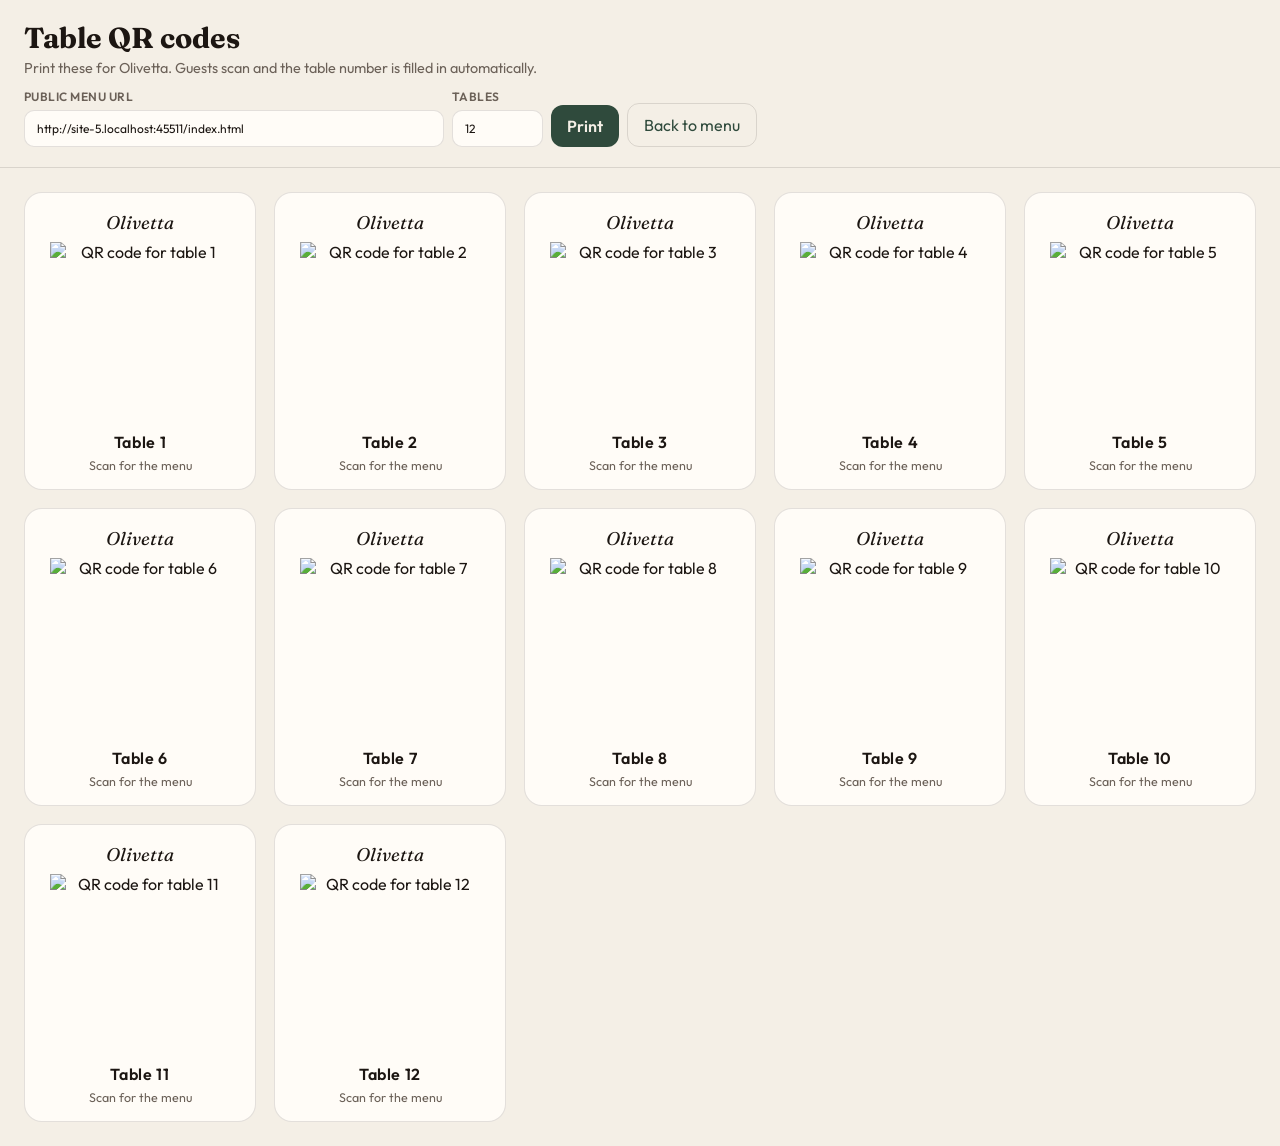
==== qr.html @ 78276a95 "Add reusable QR menu template for restaurants and cafés Mobile-first front-end demo with a single co" ====
<!DOCTYPE html>
<html lang="en">
  <head>
    <meta charset="UTF-8" />
    <meta name="viewport" content="width=device-width, initial-scale=1" />
    <title>Print table QR codes</title>
    <link rel="icon" href="./assets/favicon.svg" type="image/svg+xml" />
    <link rel="preconnect" href="https://fonts.googleapis.com" />
    <link rel="preconnect" href="https://fonts.gstatic.com" crossorigin />
    <link
      href="https://fonts.googleapis.com/css2?family=Fraunces:ital,opsz,wght@0,9..144,600;1,9..144,600&family=Outfit:wght@400;500;600&display=swap"
      rel="stylesheet"
    />
    <style>
      :root {
        --bg: #f4efe6;
        --ink: #1c1612;
        --muted: #6b6158;
        --accent: #2f4a3c;
        --surface: #fffcf7;
        --border: rgba(28, 22, 18, 0.12);
      }
      * { box-sizing: border-box; }
      body {
        margin: 0;
        font-family: Outfit, sans-serif;
        background: var(--bg);
        color: var(--ink);
      }
      .bar {
        display: flex;
        flex-wrap: wrap;
        gap: 12px;
        align-items: end;
        justify-content: space-between;
        padding: 20px 24px;
        border-bottom: 1px solid var(--border);
      }
      h1 {
        font-family: Fraunces, serif;
        font-size: 1.8rem;
        margin: 0 0 4px;
      }
      .bar p { margin: 0; color: var(--muted); font-size: 0.9rem; }
      label { display: grid; gap: 6px; font-size: 0.75rem; font-weight: 600; letter-spacing: 0.04em; text-transform: uppercase; color: var(--muted); }
      input {
        font: inherit;
        padding: 10px 12px;
        border-radius: 10px;
        border: 1px solid var(--border);
        background: var(--surface);
        min-width: min(420px, 80vw);
        text-transform: none;
        letter-spacing: 0;
        font-weight: 400;
        color: var(--ink);
      }
      .actions { display: flex; gap: 8px; align-items: end; }
      button, .back {
        font: inherit;
        border: 0;
        border-radius: 12px;
        padding: 11px 16px;
        cursor: pointer;
        text-decoration: none;
        display: inline-flex;
        align-items: center;
      }
      button {
        background: var(--accent);
        color: #f4efe6;
        font-weight: 600;
      }
      .back { background: transparent; color: var(--accent); border: 1px solid var(--border); }
      .grid {
        display: grid;
        grid-template-columns: repeat(auto-fill, minmax(220px, 1fr));
        gap: 18px;
        padding: 24px;
      }
      .card {
        background: var(--surface);
        border: 1px solid var(--border);
        border-radius: 18px;
        padding: 18px 16px 16px;
        text-align: center;
        break-inside: avoid;
      }
      .card img {
        width: 180px;
        height: 180px;
        margin: 8px auto 10px;
        display: block;
      }
      .card .name {
        font-family: Fraunces, serif;
        font-style: italic;
        font-size: 1.15rem;
      }
      .card .table {
        font-weight: 600;
        margin-top: 4px;
        letter-spacing: 0.04em;
      }
      .card .hint { color: var(--muted); font-size: 0.78rem; margin-top: 6px; }
      @media print {
        .bar { display: none; }
        body { background: #fff; }
        .grid { padding: 0; gap: 12px; }
        .card { border: 1px solid #ddd; box-shadow: none; }
      }
    </style>
  </head>
  <body>
    <div class="bar">
      <div>
        <h1>Table QR codes</h1>
        <p id="sub">Print these, stick one on each table.</p>
      </div>
      <div class="actions">
        <label>
          Public menu URL
          <input id="base" type="url" placeholder="https://your-menu.example" />
        </label>
        <label>
          Tables
          <input id="count" type="number" min="1" max="40" value="12" style="min-width: 80px" />
        </label>
        <button type="button" id="print">Print</button>
        <a class="back" href="./index.html">Back to menu</a>
      </div>
    </div>
    <div class="grid" id="grid"></div>
    <script type="module">
      import { CONFIG } from "./js/config.js";

      const name = CONFIG.restaurant.name;
      document.title = `${name} · Table QR codes`;
      document.getElementById("sub").textContent = `Print these for ${name}. Guests scan and the table number is filled in automatically.`;

      const baseInput = document.getElementById("base");
      const countInput = document.getElementById("count");
      const grid = document.getElementById("grid");

      const defaultBase = `${location.origin}${location.pathname.replace(/qr\.html$/, "")}index.html`;
      baseInput.value = defaultBase;

      function paint() {
        const base = baseInput.value.replace(/\/$/, "");
        const n = Math.min(40, Math.max(1, Number(countInput.value) || 12));
        grid.innerHTML = "";
        for (let i = 1; i <= n; i++) {
          const url = `${base}?table=${i}`;
          const qr = `https://api.qrserver.com/v1/create-qr-code/?size=240x240&margin=8&data=${encodeURIComponent(url)}`;
          const card = document.createElement("article");
          card.className = "card";
          card.innerHTML = `
            <div class="name">${name}</div>
            <img src="${qr}" alt="QR code for table ${i}" />
            <div class="table">Table ${i}</div>
            <div class="hint">Scan for the menu</div>
          `;
          grid.appendChild(card);
        }
      }

      baseInput.addEventListener("input", paint);
      countInput.addEventListener("input", paint);
      document.getElementById("print").addEventListener("click", () => window.print());
      paint();
    </script>
  </body>
</html>
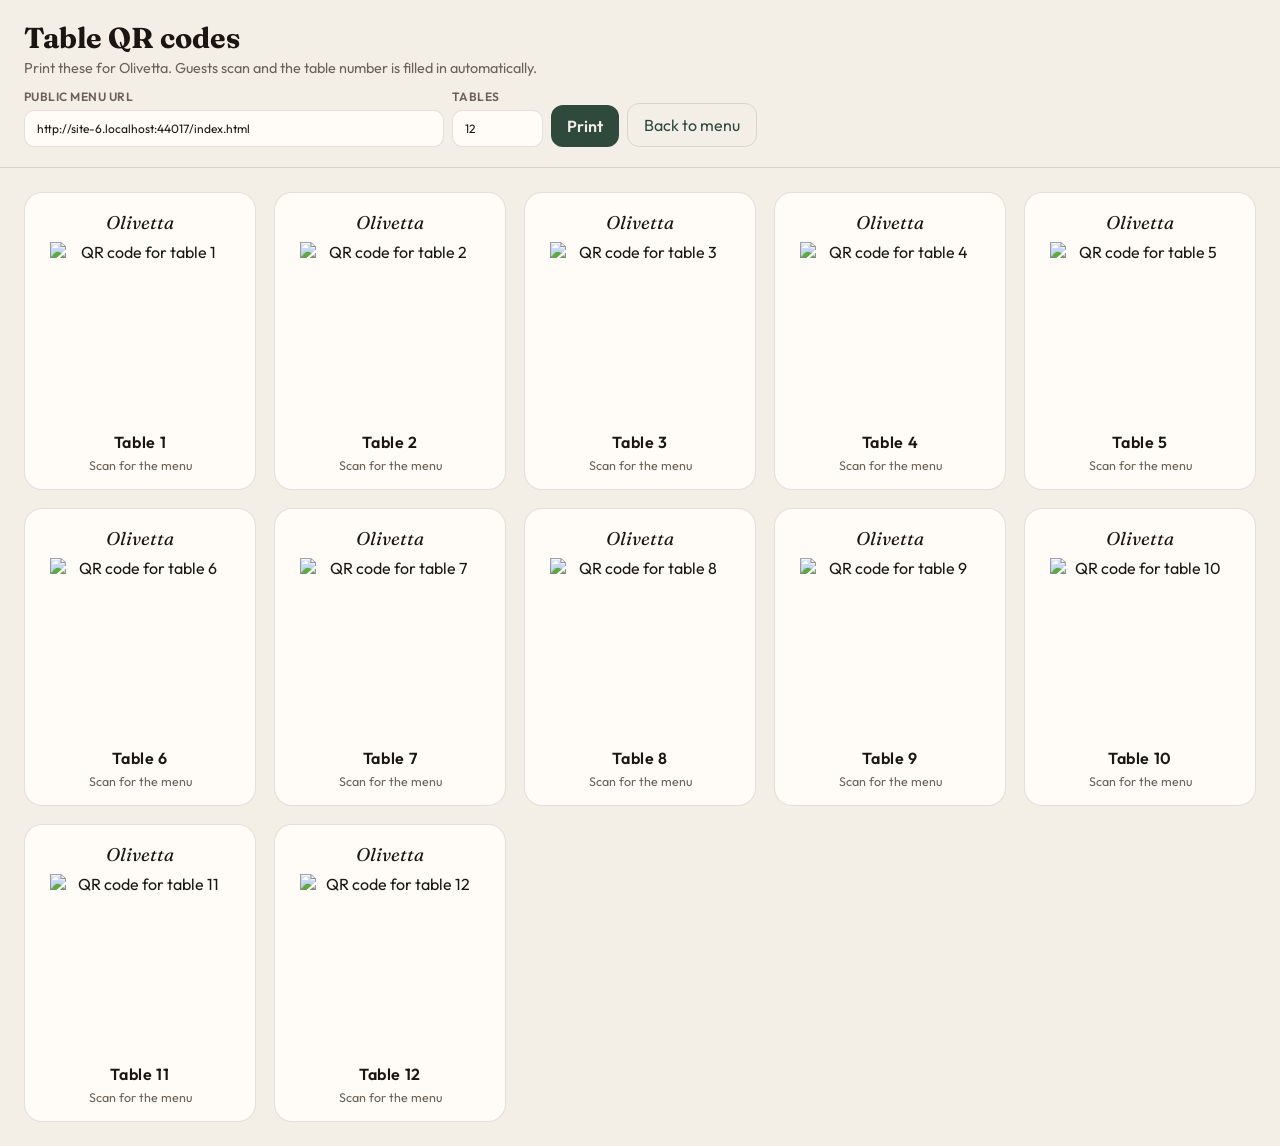
==== commit f9fdd5db: "Fix GitHub Pages paths for the /template/ project site Serve from repo root with .nojekyll, inject a" ====
--- a/qr.html
+++ b/qr.html
@@ -1,10 +1,18 @@
 <!DOCTYPE html>
 <html lang="en">
   <head>
+    <script>
+      (function () {
+        if (!/\.github\.io$/i.test(location.hostname)) return;
+        var repo = location.pathname.split("/").filter(Boolean)[0];
+        if (!repo) return;
+        document.write('<base href="/' + repo + '/">');
+      })();
+    </script>
     <meta charset="UTF-8" />
     <meta name="viewport" content="width=device-width, initial-scale=1" />
     <title>Print table QR codes</title>
-    <link rel="icon" href="./assets/favicon.svg" type="image/svg+xml" />
+    <link rel="icon" href="assets/favicon.svg" type="image/svg+xml" />
     <link rel="preconnect" href="https://fonts.googleapis.com" />
     <link rel="preconnect" href="https://fonts.gstatic.com" crossorigin />
     <link
@@ -127,7 +135,7 @@
           <input id="count" type="number" min="1" max="40" value="12" style="min-width: 80px" />
         </label>
         <button type="button" id="print">Print</button>
-        <a class="back" href="./index.html">Back to menu</a>
+        <a class="back" href="index.html">Back to menu</a>
       </div>
     </div>
     <div class="grid" id="grid"></div>
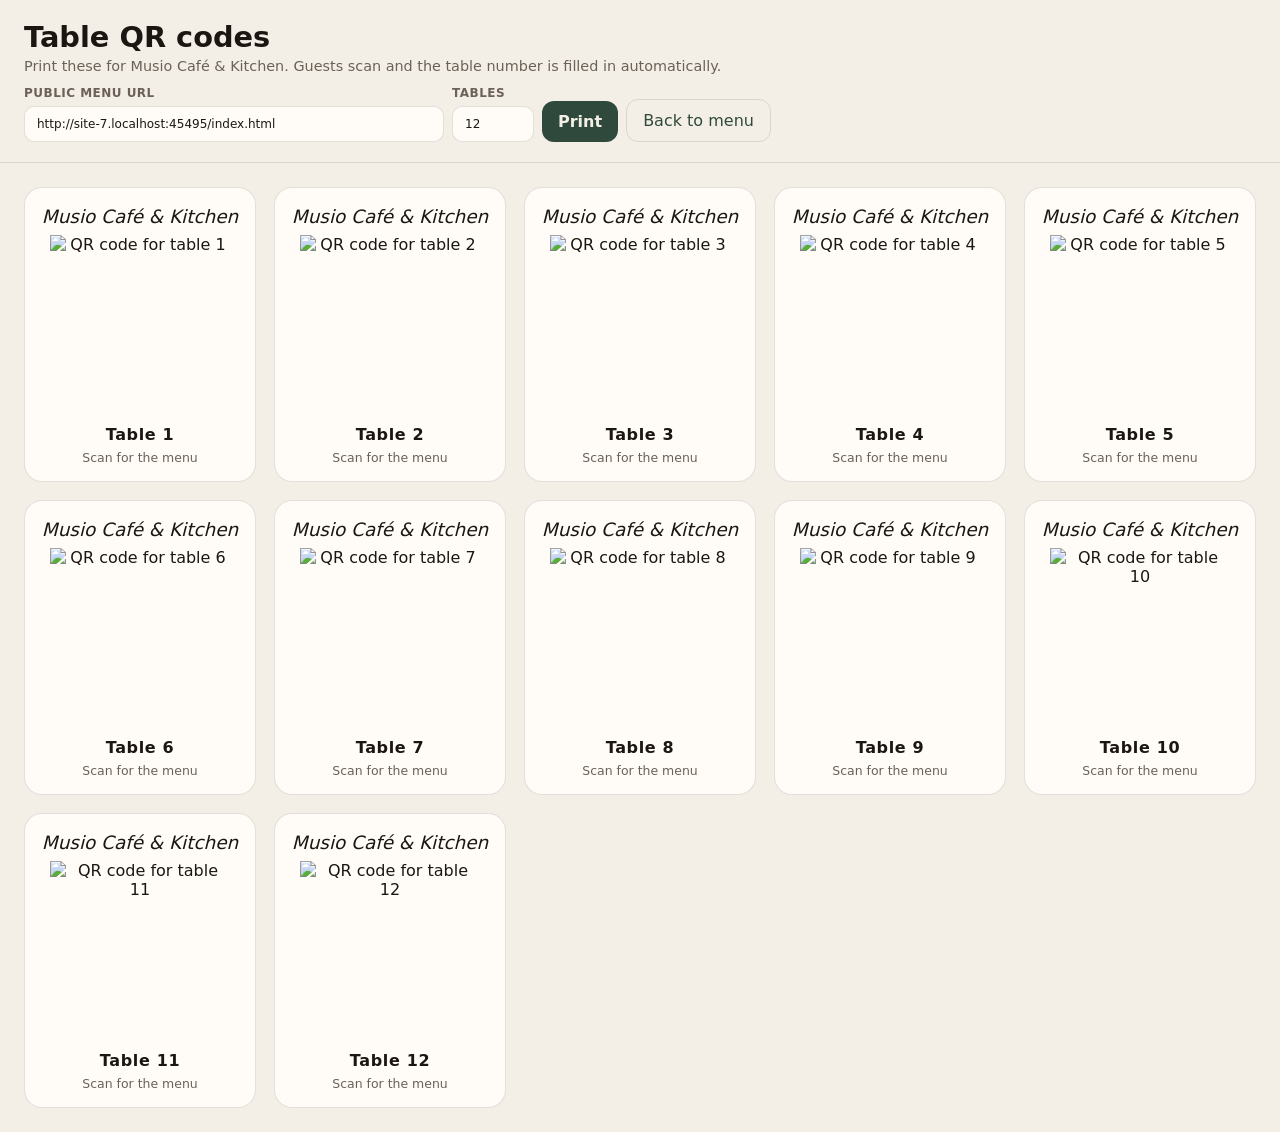
==== commit 97a7d2de: "Menu-first Amharic UI for Musio: local dish photos, no external fonts, WhatsApp cart orders Co-autho" ====
--- a/qr.html
+++ b/qr.html
@@ -13,12 +13,6 @@
     <meta name="viewport" content="width=device-width, initial-scale=1" />
     <title>Print table QR codes</title>
     <link rel="icon" href="assets/favicon.svg" type="image/svg+xml" />
-    <link rel="preconnect" href="https://fonts.googleapis.com" />
-    <link rel="preconnect" href="https://fonts.gstatic.com" crossorigin />
-    <link
-      href="https://fonts.googleapis.com/css2?family=Fraunces:ital,opsz,wght@0,9..144,600;1,9..144,600&family=Outfit:wght@400;500;600&display=swap"
-      rel="stylesheet"
-    />
     <style>
       :root {
         --bg: #f4efe6;
@@ -31,7 +25,7 @@
       * { box-sizing: border-box; }
       body {
         margin: 0;
-        font-family: Outfit, sans-serif;
+        font-family: 'Noto Sans Ethiopic', 'Kefa', 'Ebrima', 'Segoe UI', system-ui, sans-serif;
         background: var(--bg);
         color: var(--ink);
       }
@@ -45,7 +39,7 @@
         border-bottom: 1px solid var(--border);
       }
       h1 {
-        font-family: Fraunces, serif;
+        font-family: 'Noto Sans Ethiopic', 'Kefa', 'Ebrima', 'Segoe UI', system-ui, sans-serif;
         font-size: 1.8rem;
         margin: 0 0 4px;
       }
@@ -101,7 +95,7 @@
         display: block;
       }
       .card .name {
-        font-family: Fraunces, serif;
+        font-family: 'Noto Sans Ethiopic', 'Kefa', 'Ebrima', 'Segoe UI', system-ui, sans-serif;
         font-style: italic;
         font-size: 1.15rem;
       }
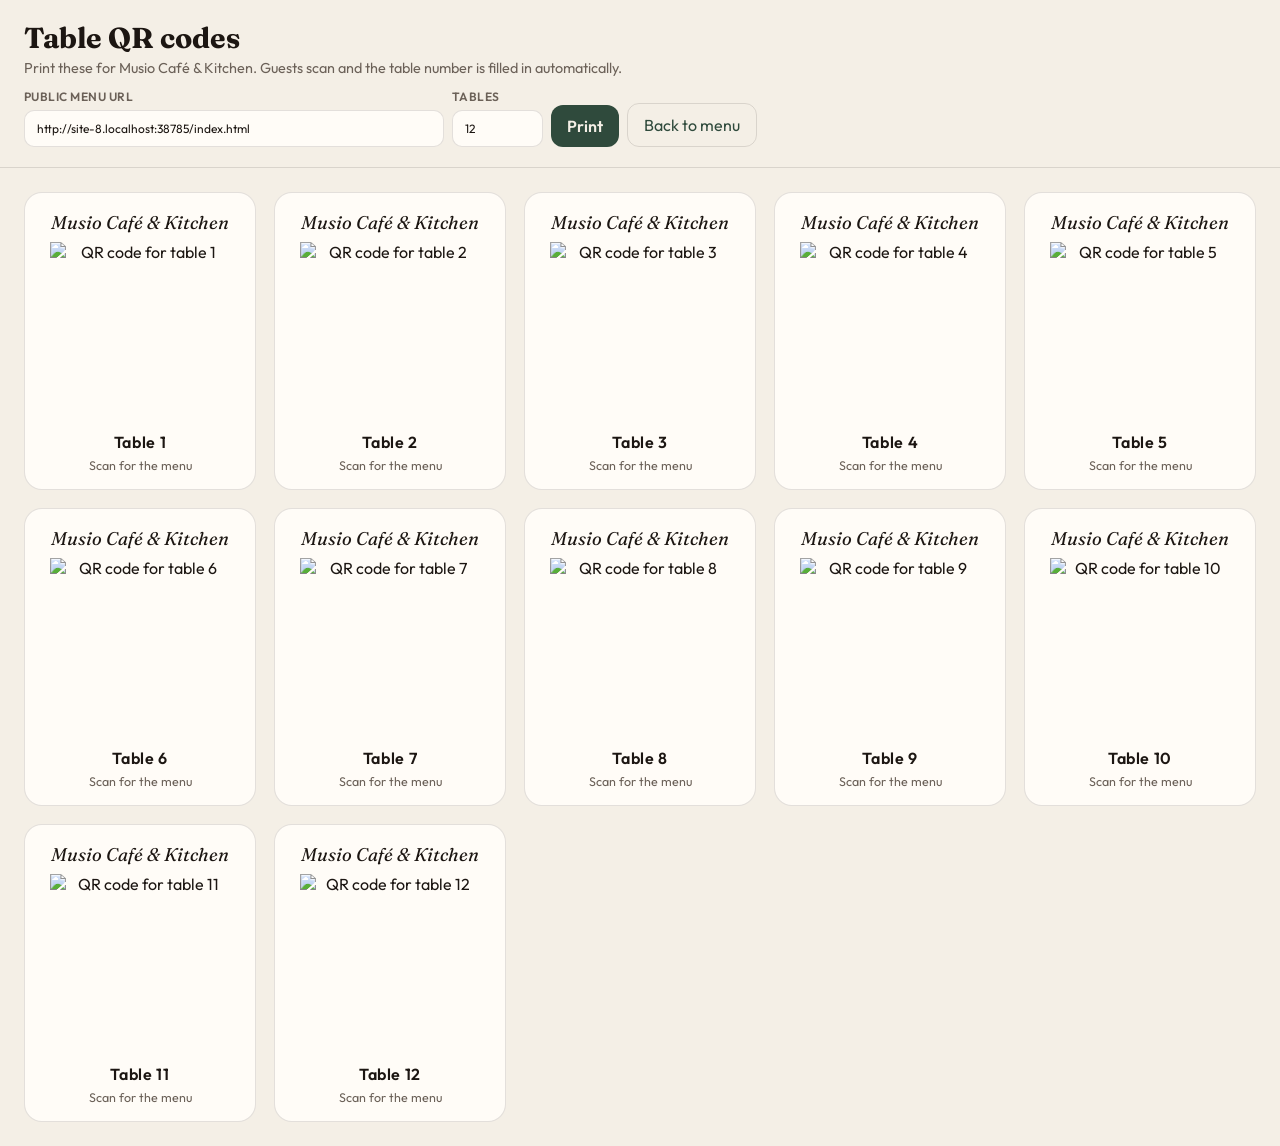
==== commit 59dd730c: "Menu-first Amharic QR menu with matching dish photos - All food names in Amharic; dish descriptions " ====
--- a/qr.html
+++ b/qr.html
@@ -13,6 +13,14 @@
     <meta name="viewport" content="width=device-width, initial-scale=1" />
     <title>Print table QR codes</title>
     <link rel="icon" href="assets/favicon.svg" type="image/svg+xml" />
+    <link rel="preconnect" href="https://fonts.googleapis.com" />
+    <link rel="preconnect" href="https://fonts.gstatic.com" crossorigin />
+    <link
+      href="https://fonts.googleapis.com/css2?family=Fraunces:ital,opsz,wght@0,9..144,600;1,9..144,600&family=Noto+Sans+Ethiopic:wght@400;600&family=Outfit:wght@400;500;600&display=swap"
+      rel="stylesheet"
+      media="print"
+      onload="this.media='all'"
+    />
     <style>
       :root {
         --bg: #f4efe6;
@@ -25,7 +33,7 @@
       * { box-sizing: border-box; }
       body {
         margin: 0;
-        font-family: 'Noto Sans Ethiopic', 'Kefa', 'Ebrima', 'Segoe UI', system-ui, sans-serif;
+        font-family: Outfit, sans-serif;
         background: var(--bg);
         color: var(--ink);
       }
@@ -39,7 +47,7 @@
         border-bottom: 1px solid var(--border);
       }
       h1 {
-        font-family: 'Noto Sans Ethiopic', 'Kefa', 'Ebrima', 'Segoe UI', system-ui, sans-serif;
+        font-family: Fraunces, serif;
         font-size: 1.8rem;
         margin: 0 0 4px;
       }
@@ -95,7 +103,7 @@
         display: block;
       }
       .card .name {
-        font-family: 'Noto Sans Ethiopic', 'Kefa', 'Ebrima', 'Segoe UI', system-ui, sans-serif;
+        font-family: Fraunces, serif;
         font-style: italic;
         font-size: 1.15rem;
       }
